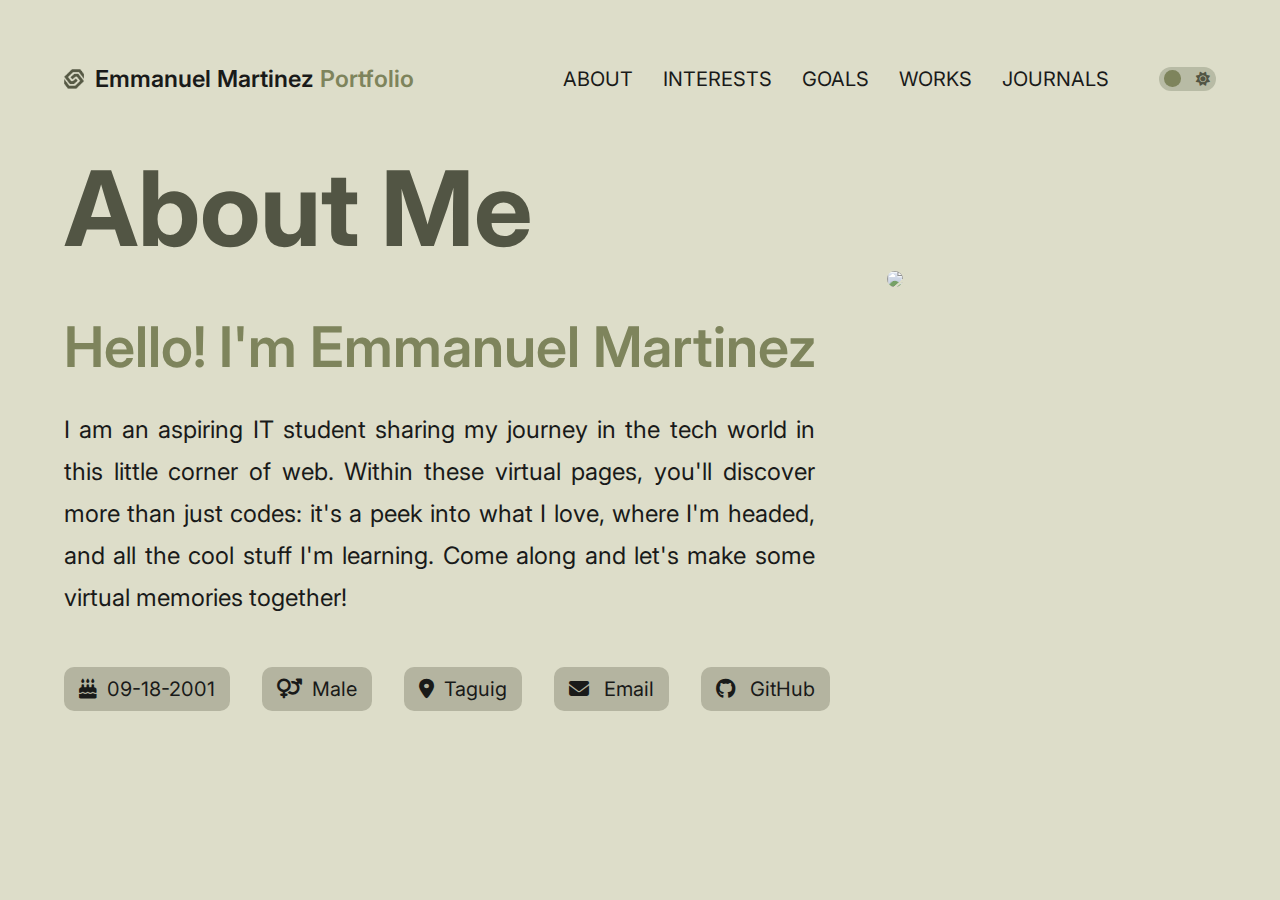
==== index.html @ 9bc0f066 "add 'journals' section" ====
<!DOCTYPE html>
<html lang="en" data-theme="dark">

<head>
    <meta charset="UTF-8">
    <meta name="viewport" content="width=device-width, initial-scale=1.0">
    <meta name="description" content="">
    <link rel="stylesheet" type="text/css" href="./sources/css/style.css">
    <link rel="stylesheet" href="https://cdnjs.cloudflare.com/ajax/libs/font-awesome/6.3.0/css/all.min.css" />
    <link rel="icon" type="image/x-icon" href="./sources/images/emmanuel_logo.png">
    <title>Emmanuel Martinez</title>
</head>

<body>
    <!--Portfolio Container-->
    <div class="portfolio-container">

        <!--Container 1: Header-->
        <header>
            <div class="webpage-title">
                <div id="title_logo">
                    <img src="./sources/images/emmanuel_logo.png">
                    <h3>Emmanuel Martinez <span>Portfolio</span></h3>
                </div>
            </div>

            <div class="nav-toggle-container">
                <nav>
                    <a href="#about_me">ABOUT</a>
                    <a href="#interests">INTERESTS</a>
                    <a href="#goals">GOALS</a>
                    <a href="#works">WORKS</a>
                    <a href="#journals">JOURNALS</a>
                </nav>
                <div id="toggle_theme">
                    <input type="checkbox" class="checkbox" id="theme_mode" />
                    <label class="label" for="theme_mode" onclick="toggleTheme()">
                        <i class="fas fa-moon"></i>
                        <i class="fas fa-sun"></i>
                        <div class="ball"></div>
                    </label>
                </div>
            </div>
        </header>

        <!--Container 2: Sections-->
        <section>
            <!-- 'About Me' Section-->
            <div id="about_me">
                <div id="section_title">
                    <h1>About Me</h1>
                </div>
                <div id="section_content_container">
                    <div id="about_me_description">
                        <h1>Hello! I'm Emmanuel Martinez</h1>
                        <h2>I am an aspiring IT student sharing my journey in the
                            tech world in this little corner of web. Within
                            these virtual pages, you'll discover more than just
                            codes: it's a peek into what I love, where I'm
                            headed, and all the cool stuff I'm learning.
                            Come along and let's make some virtual memories
                            together!
                        </h2>

                        <div class="info-capsules">
                            <span><i class="fas fa-birthday-cake"></i>09-18-2001</span>
                            <span><i class="fas fa-venus-mars"></i>Male</span>
                            <span><i class="fas fa-map-marker-alt"></i>Taguig</span>
                            <span><i class="fas fa-envelope"></i> <a
                                    href="mailto:emmanuellmartinez013@gmail.com">Email</a></span>
                            <span><i class="fab fa-github"></i> <a
                                    href="https://github.com/martinez-emmanuel">GitHub</a></span>
                        </div>


                    </div>
                    <div id="about_me_image">
                        <img src="./sources/images/emmanuel.png">
                    </div>

                </div>
            </div>

            <!-- 'Interests' Section-->
            <div id="interests" class="hidden-section">
                <div id="section_title">
                    <h1>Interests</h1>
                    <p>Discover my interests and hobbies that captivate
                        and continue to inspire me.
                    </p>
                </div>

                <div id="section_content_container">
                    <div id="card_container">
                        <!-- Card Container 1-->
                        <div class="card-container-one">
                            <div class="card-interest">
                                <h3><i class="fas fa-music"></i> Music</h3>
                                <p>
                                    I have a deep passion for music and enjoy listening to various
                                    genres. I find
                                    comfort in music that provides soundtrack to my life and
                                    my experiences.
                                </p>
                            </div>

                            <div class="card-interest">
                                <h3><i class="fas fa-dumbbell"></i> Working Out</h3>
                                <p>
                                    Physical fitness is a crucial part of my lifestyle. I engage in
                                    regular workouts to stay fit, healthy, boost my energy, and
                                    maintain a positive mindset.
                                </p>
                            </div>

                            <div class="card-interest">
                                <h3><i class="fas fa-code"></i> Coding</h3>
                                <p>
                                    Programming and coding have become more than just an academic
                                    task for me, but serves as my creative
                                    outlet.
                                </p>
                            </div>
                        </div>

                        <!-- Card Container 2-->
                        <div class="card-container-two">
                            <div class="card-interest">
                                <h3><i class="fas fa-camera"></i> Photography</h3>
                                <p>
                                    I think of photographs as a time capsule that
                                    preserves snapshots of moments in time that are forever gone.
                                    Capture and remember it.
                                </p>
                            </div>

                            <div class="card-interest">
                                <h3><i class="fas fa-book"></i> Reading</h3>
                                <p>
                                    Reading open doors to new worlds, ideas, and perspectives. Through
                                    reading, I immerse myself in
                                    the world of science, history, and
                                    and philosophy.
                                </p>
                            </div>

                            <div class="card-interest">
                                <h3><i class="fas fa-motorcycle"></i> Travel</h3>
                                <p>
                                    I like exploring new destinations and experiencing places, embarking on adventures
                                    and just observe the pace of world as I blaze through busy roads.
                                </p>
                            </div>
                        </div>
                    </div>
                </div>
            </div>

            <!-- 'Goals' Section-->
            <div id="goals" class="hidden-section">
                <div id="section_title">
                    <h1>Goals</h1>
                    <p>I've got these dreams and goals that are more
                        than just mere lists, but whisphers from future
                        about what I could be.</p>
                </div>

                <div id="section_content_container" class="scrollable-container">
                    <h3><i class="fas fa-graduation-cap"></i>Graduating College</h3>
                    <p>I'm determined to rock that graduation cap. College, with
                        all its challenges and late-night study sessions, is a
                        chapter I'm committed to finishing strong. Because, hey,
                        it's not just about the degree; it's about learning,
                        friendships, and journey.</p>

                    <h3><i class="fas fa-laptop-code"></i>Bridging Technology and Humanity</h3>
                    <p>Being an IT student, I want to do more than just code.
                        I'm on a mission to connect the intricate world of IT
                        with the beating heart of humanity. As technology
                        continuously become a bigger part of our lives, I
                        want to make tech that feels like a warm hug,
                        and not just fancy lines on a
                        screen.</p>

                    <h3><i class="fas fa-book"></i>Lifelong Learning</h3>
                    <p>For me, life's biggest gift is the endless pursuit
                        of knowledge. Whether it's diving into the world of coding
                        or learning life's lessons from every twist and turn,
                        I'm on a mission to keep growing.
                        It's not just about textbooks;
                        it's also about embracing the wisdom life throws my way.</p>

                    <h3><i class="fas fa-user-group"></i>Cultivating Meaningful Connections</h3>
                    <p>Let's connect beyond the work jargon. I'm all about
                        building relationships that feel like sharing stories
                        around a bonfire. It's not just about professional
                        networks; it's about finding kindred spirits who share
                        the passion for growth and creativity.</p>

                    <h3><i class="fas fa-map"></i>Exploring the World</h3>
                    <p>Oh, and here's a big one – I want to explore this
                        beautiful world. Traveling, experiencing different
                        cultures, and soaking in the diversity – that's the
                        plan. Adventures await, and I want to collect stories
                        from every corner of the globe.</p>

                    <h3><i class="fas fa-hands-helping"></i>Making a Positive Impact</h3>
                    <p>Sure, career goals are cool, but what really fires me up
                        is making a difference. I want to use my skills to solve
                        real-world problems and put smiles on faces. The joy of
                        knowing that my work has a positive ripple effect? Now,
                        that's <em>the</em> goal.</p>

                    <h3><i class="fas fa-road"></i>Finding My Purpose</h3>
                    <p>For 22 years, I've been on a quest to discover my
                        purpose. That quest is not just about the what; it's about the
                        <em>why.</em> In a universe that is seemingly uncaring and devoid
                        of any inherent purpose,
                        I believe that finding our own purpose adds color to
                        every
                        step we take, and I'm excited to uncover mine.
                    </p>

                    <h4>So, there you have it— my heart laid bare,
                        my dreams out in the open.
                        I can't wait to see where this adventure takes me in
                        five years and beyond!
                    </h4>
                </div>
            </div>

            <!-- 'Works' Section-->
            <div id="works" class="hidden-section">
                <div id="section_title">
                    <h1>Works</h1>
                    <p>Take a peek into the little code projects I've worked
                        on lately.
                    </p>
                </div>

                <div id="section_content_container">

                </div>
            </div>

            <!-- 'Journals' Section-->
            <div id="journals" class="hidden-section">
                <div id="section_title">
                    <h1>Journals</h1>
                    <p>Dive into my thoughts that keep me up at night,
                        biggest questions and dose of existential dread.
                    </p>
                </div>

                <div id="section_content_container">
                    <div class="grid">
                        <div class="grid-item">
                            <div class="card"><img class="card-img"
                                    src="https://images.unsplash.com/photo-1461749280684-dccba630e2f6?q=80&w=1769&auto=format&fit=crop&ixlib=rb-4.0.3&ixid=M3wxMjA3fDB8MHxwaG90by1wYWdlfHx8fGVufDB8fHx8fA%3D%3D"
                                    alt="Snowy Mountains">
                                <div class="card-content">
                                    <h1 class="card-header">Ctrl+Alt+Journey</h1>
                                    <p class="card-text">A peek inside my journey
                                        as an IT student: the struggles, triumphs, and
                                        challenges in entering this field.
                                    </p>
                                    <button class="card-btn">Read More <span>&rarr;</span></button>
                                </div>
                            </div>
                        </div>
                        <div class="grid-item">
                            <div class="card"><img class="card-img"
                                    src="https://cdn.mos.cms.futurecdn.net/HjrVVsTBP8FfZoErpbWn4F-1200-80.jpeg"
                                    alt="Desert">
                                <div class="card-content">
                                    <h1 class="card-header">The Riddle of Time</h1>
                                    <p class="card-text">What <em>exactly</em> is time? Clocks tick, calendars turn,
                                        but what is actually going on here? Wait...is it even real?</p>
                                    <button class="card-btn">Read More <span>&rarr;</span></button>
                                </div>
                            </div>
                        </div>
                        <div class="grid-item">
                            <div class="card"><img class="card-img"
                                    src="https://learnodo-newtonic.com/wp-content/uploads/2012/12/Penrose-Stairs-Explanation-Featured-Image.jpg"
                                    alt="Canyons">
                                <div class="card-content">
                                    <h1 class="card-header">All About Paradoxes</h1>
                                    <p class="card-text">I love paradoxes. Let's take a
                                        deep dive into them and how they expose the limits
                                        of human thought.
                                    </p>
                                    <button class="card-btn">Read More <span>&rarr;</span></button>
                                </div>
                            </div>
                        </div>
                        <div class="grid-item">
                            <div class="card"><img class="card-img"
                                    src="https://images.saymedia-content.com/.image/t_share/MTg4NjAwMTc5Nzc0MjAzODUx/platos-allegory-of-the-cave-explained.jpg"
                                    alt="Canyons">
                                <div class="card-content">
                                    <h1 class="card-header">Plato's Cave</h1>
                                    <p class="card-text">Let's revisit one of the most
                                        famous thought experiment in history and
                                        what it might reveal about everything.
                                    </p>
                                    <button class="card-btn">Read More <span>&rarr;</span></button>
                                </div>
                            </div>
                        </div>
                        <div class="grid-item">
                            <div class="card"><img class="card-img"
                                    src="https://cdn.80.lv/api/upload/content/c1/images/63f4a62b58c7e/widen_1840x0.jpeg"
                                    alt="Canyons">
                                <div class="card-content">
                                    <h1 class="card-header">Nothing Matters</h1>
                                    <p class="card-text">From bagels, to existence, free will,
                                        meaning, and universe. A peek inside my conversation
                                        with the void.
                                    </p>
                                    <button class="card-btn">Read More <span>&rarr;</span></button>
                                </div>
                            </div>
                        </div>
                    </div>
                </div>
            </div>
        </section>
    </div>
    <script src="./sources/scripts/script.js"></script>
</body>

</html>
---- sources/css/style.css ----
@import url("https://fonts.googleapis.com/css2?family=Inter:wght@300;400;500;600;700;800&display=swap");

:root {
  --heading-size: 1.25rem;
  --section-title: 3.25rem;
  --subheading: 3.5rem;
  --description: 1.5rem;
  --social: 1.25rem;
  --card: 1.1rem;
}

:root[data-theme="light"] {
  --text: #191a19;
  --background: #ddddc9;
  --primary: #525544;
  --secondary: #b8bba5;
  --accent: #7e845c;
  --card-color: #b4b4a0;
}
:root[data-theme="dark"] {
  --text: #e6e7e6;
  --background: #0d0d0b;
  --primary: #b8bbab;
  --secondary: #565943;
  --accent: #9ea47c;
  --card-color: #1e1e17;
}

/* ------------ GENERAL STYLING ------------ */

.hidden-section {
  display: none;
}

* {
  margin: 0;
  padding: 0;
  border: 0;
  box-sizing: border-box;
  font-family: "Inter", sans-serif;
  transition: background-color 0.5s ease-in-out;
}

body {
  margin: 0;
  padding: 0;
  border: 0;
  box-sizing: border-box;
  background-color: var(--background);
}

.portfolio-container {
  margin: 5%;
  max-width: 100%;
  border: 0px dashed gray;
}

/* ------------ HEADER STYLING ------------ */

header {
  display: flex;
  align-items: center;
  justify-content: space-between;
  font-size: var(--heading-size);
  border: 0px dashed gray;
}

header h3 {
  color: var(--text);
  font-weight: 600;
}

header span {
  color: var(--accent);
}

#title_logo {
  gap: 0.5em;
  display: flex;
  align-items: center;
  justify-content: center;
}

#title_logo img {
  width: auto;
  height: 1em;
  margin-right: 1px;
}

/* navigation */
.nav-toggle-container {
  display: flex;
  align-items: center;
  justify-content: space-between;
  gap: 1em;
}

nav {
  display: flex;
}

.nav-toggle-container nav a {
  margin-right: 30px;
  text-decoration: none;
  color: var(--text);
  transition: transform 0.3s ease-in-out, color 0.3s ease-in-out;
}

nav a:hover {
  color: var(--accent);
  transform: scale(1.05);
}

/* ------------ SECTION STYLING ------------ */

#section_title {
  margin-top: 1em;
  color: var(--primary);
  font-size: var(--section-title);
  border: 0px dashed gray;
}

#section_content_container {
  display: flex;
  color: var(--text);
}

/* ------------ 'ABOUT ME' STYLING ------------ */

#about_me_description {
  width: 100%;
  border: 0px dashed gray;
}

#about_me_description h1 {
  margin-top: 0.75em;
  margin-bottom: 0.5em;
  font-weight: 600;
  font-size: var(--subheading);
  color: var(--accent);
}
#about_me_description h2 {
  text-align: justify;
  font-weight: 400;
  line-height: 1.75;
  margin-right: 3em;
}

#about_me_image {
  width: 40%;
}

#about_me_image img {
  border-radius: 1em;
  max-width: 100%;
  height: auto;
  filter: saturate(0.5);
}

/* info capsules styling */
.info-capsules {
  margin-top: 3em;
  display: flex;
  gap: 2em;
}

.info-capsules span {
  padding: 10px;
  padding-left: 15px;
  padding-right: 15px;
  border-radius: 10px;
  color: var(--text);
  font-size: var(--social);
  background-color: var(--card-color);
}

.info-capsules span a {
  color: var(--text);
  text-decoration: none;
}

.info-capsules i {
  margin-right: 10px;
}


/* ------------ 'INTERESTS' STYLING ------------ */

#section_title p {
  color: var(--text);
  font-size: var(--description);
}

#card_container {
  display: flex;
}

#card_container h3 {
  font-weight: 500;
  color: var(--primary);
}

.card-container-one,
.card-container-two {
  flex: 1;
}

.card-container-one {
  margin-right: 1em;
}
.card-interest {
  margin-top: 1em;
  padding: 10px;
  border-radius: 10px;
  text-align: center;
  font-size: var(--card);
  background-color: var(--card-color);
}

.card-interest p {
  margin-top: 7px;
}

.card-interest i {
  margin: 7px;
}

/* ------------ 'GOALS' STYLING ------------ */
.scrollable-container {
  max-height: 14em; /* Adjust the max-height according to your design */
  overflow-y: auto;
}

/* Add this if you want to add a bit of padding */
.scrollable-container {
  margin-top: 1.5em;
  box-sizing: border-box;
}

#goals #section_title span {
  color: var(--primary);
}

#goals #section_content_container {
  display: flex;
  flex-direction: column;
  font-size: var(--description);
}

#goals #section_content_container h3 {
  font-size: var(--description);
  font-weight: 600;
  margin-bottom: 5px;
  color: var(--accent);
}

#goals #section_content_container p {
  text-align: justify;
  line-height: 1.5;
  margin-bottom: 1em;
}

#goals #section_content_container i {
  margin-right: 15px;
}

#goals #section_content_container h4 {
  font-size: var(--description);
  font-weight: 500;
  line-height: 1.5;
  text-align: justify;
  color: var(--primary);
}

/* ------------ 'JOURNALS' STYLING ------------ */

#journals #section_content_container {
  margin-top: 2em;
}
.grid {
  display: flex;
  gap: 2em;
}
.grid-item {
  width: 100%; 
  background-color: var(--secondary);
  border-radius: 0.5rem;
  overflow: hidden;
  cursor: pointer;
  transition: 0.3s ease-in-out;
}
.grid-item:hover {
  transform: translateY(-0.5%);
}

.card-img {
  display: block;
  width: 100%;
  height: 7em;
  object-fit: cover;
}
.card-content {
  padding: 1em 1em;
}
.card-header {
  font-size: 1.3em;
  font-weight: 600;
  color: var(--primary);
  margin-bottom: 0.5em;
}
.card-text {
  font-size: 1em;
  line-height: 1.5;
  text-align: justify;
  color: var(--text);
  margin-bottom: 1em;
}
.card-btn {
  display: block;
  width: 100%;
  padding: 0.5em;
  font-size: 1.1em;
  text-align: center;
  color: var(--secondary);
  background-color: var(--primary);
  border: none;
  border-radius: 0.5rem;
  transition: 0.3s ease-in-out;
  cursor: pointer;
}
.card-btn span {
  margin-left: 0.25em;
  transition: 0.3s ease-in-out;
}
.card-btn:hover, .card__btn:active {
  background-color: var(--accent);
}
.card-btn:hover span, .card__btn:active span {
  margin-left: 1em;
}


/* ------------ THEME TOGGLE STYLING ------------ */
#toggle_theme {
  margin: 0;
  padding: 0;
  border: 0;
  box-sizing: border-box;
}

.checkbox {
  opacity: 0;
  position: absolute;
}

.label {
  background-color: var(--secondary);
  border-radius: 50px;
  cursor: pointer;
  display: flex;
  align-items: center;
  justify-content: space-between;
  padding: 5px;
  position: relative;
  height: 24px;
  width: 57px;
  transform: scale(1);
}

.label .ball {
  background-color: var(--accent);
  border-radius: 50%;
  position: absolute;
  top: 3.5px;
  left: 4px;
  height: 0.825em;
  width: 0.825em;
  transform: translateX(1px);
  transition: transform 0.2s linear;
}

.checkbox:checked + .label .ball {
  transform: translateX(32px);
}

.fa-moon,
.fa-sun {
  margin-top: 1px;
  font-size: 0.7em;
}

.fa-moon {
  margin-left: 2px;
  color: #f1c40f;
}

.fa-sun {
  margin-right: 1px;
  color: var(--primary);
}

/* Hide scrollbar */
*::-webkit-scrollbar {
  display: none;
}

/* For Firefox */
body {
  scrollbar-width: none;
}
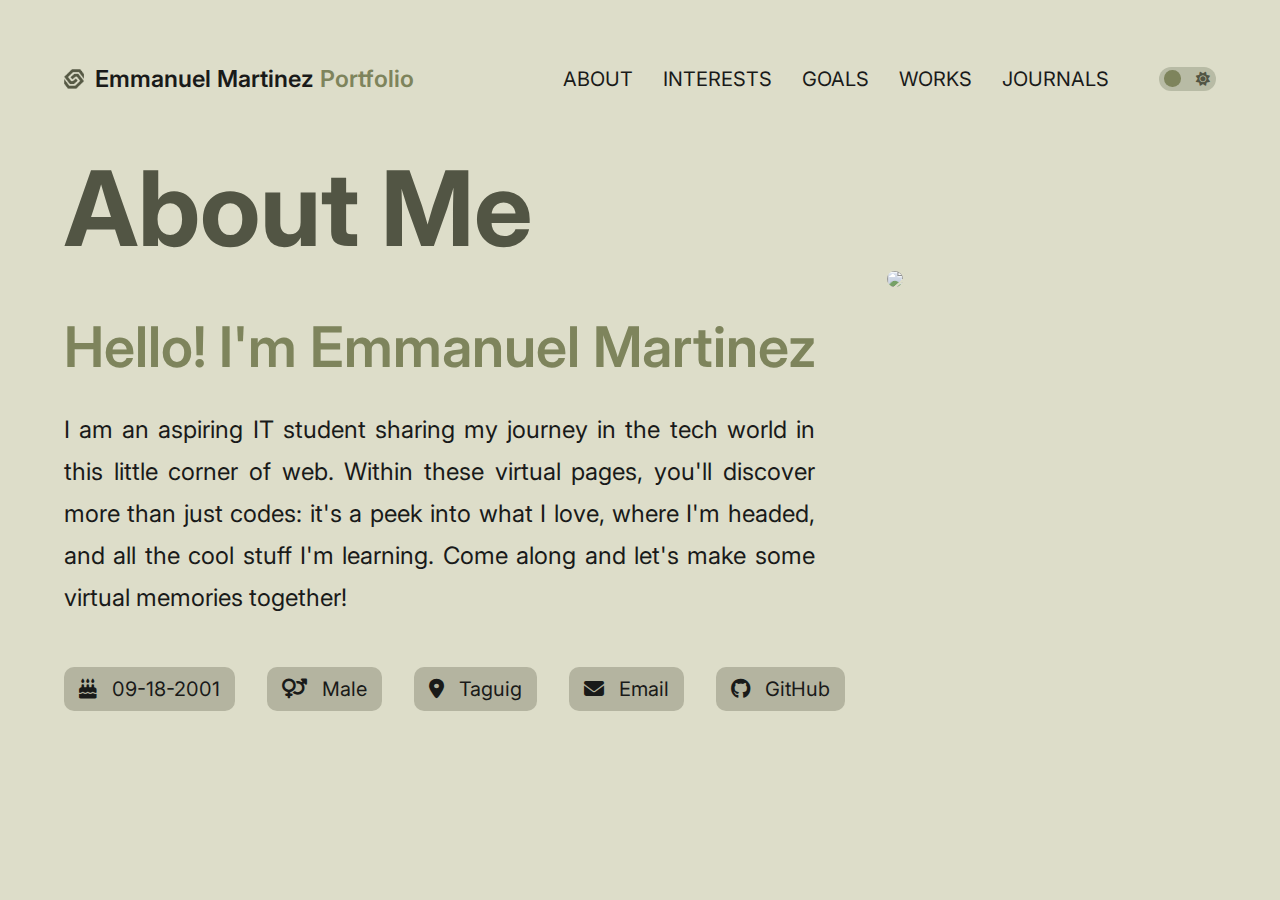
==== commit 34bf5000: "trim column length" ====
--- a/index.html
+++ b/index.html
@@ -7,7 +7,8 @@
     <meta name="description" content="">
     <link rel="stylesheet" type="text/css" href="./sources/css/style.css">
     <link rel="stylesheet" href="https://cdnjs.cloudflare.com/ajax/libs/font-awesome/6.3.0/css/all.min.css" />
-    <link rel="icon" type="image/x-icon" href="./sources/images/emmanuel_logo.png">
+    <link rel="icon" type="image/x-icon" 
+    href="./sources/images/emmanuel_logo.png">
     <title>Emmanuel Martinez</title>
 </head>
 
@@ -34,7 +35,8 @@
                 </nav>
                 <div id="toggle_theme">
                     <input type="checkbox" class="checkbox" id="theme_mode" />
-                    <label class="label" for="theme_mode" onclick="toggleTheme()">
+                    <label class="label" for="theme_mode" 
+                    onclick="toggleTheme()">
                         <i class="fas fa-moon"></i>
                         <i class="fas fa-sun"></i>
                         <div class="ball"></div>
@@ -53,7 +55,8 @@
                 <div id="section_content_container">
                     <div id="about_me_description">
                         <h1>Hello! I'm Emmanuel Martinez</h1>
-                        <h2>I am an aspiring IT student sharing my journey in the
+                        <h2>I am an aspiring IT student sharing my journey in 
+                            the
                             tech world in this little corner of web. Within
                             these virtual pages, you'll discover more than just
                             codes: it's a peek into what I love, where I'm
@@ -63,13 +66,18 @@
                         </h2>
 
                         <div class="info-capsules">
-                            <span><i class="fas fa-birthday-cake"></i>09-18-2001</span>
-                            <span><i class="fas fa-venus-mars"></i>Male</span>
-                            <span><i class="fas fa-map-marker-alt"></i>Taguig</span>
+                            <span><i class="fas fa-birthday-cake"></i>
+                                09-18-2001</span>
+                            <span><i class="fas fa-venus-mars"></i>
+                                Male</span>
+                            <span><i class="fas fa-map-marker-alt"></i>
+                                Taguig</span>
                             <span><i class="fas fa-envelope"></i> <a
-                                    href="mailto:emmanuellmartinez013@gmail.com">Email</a></span>
+                                href="mailto:emmanuellmartinez013@gmail.com">
+                                    Email</a></span>
                             <span><i class="fab fa-github"></i> <a
-                                    href="https://github.com/martinez-emmanuel">GitHub</a></span>
+                                href="https://github.com/martinez-emmanuel">
+                                    GitHub</a></span>
                         </div>
 
 
@@ -97,18 +105,23 @@
                             <div class="card-interest">
                                 <h3><i class="fas fa-music"></i> Music</h3>
                                 <p>
-                                    I have a deep passion for music and enjoy listening to various
+                                    I have a deep passion for music and enjoy 
+                                    listening to various
                                     genres. I find
-                                    comfort in music that provides soundtrack to my life and
+                                    comfort in music that provides soundtrack 
+                                    to my life and
                                     my experiences.
                                 </p>
                             </div>
 
                             <div class="card-interest">
-                                <h3><i class="fas fa-dumbbell"></i> Working Out</h3>
-                                <p>
-                                    Physical fitness is a crucial part of my lifestyle. I engage in
-                                    regular workouts to stay fit, healthy, boost my energy, and
+                                <h3><i class="fas fa-dumbbell"></i> 
+                                    Working Out</h3>
+                                <p>
+                                    Physical fitness is a crucial part of 
+                                    my lifestyle. I engage in
+                                    regular workouts to stay fit, healthy, 
+                                    boost my energy, and
                                     maintain a positive mindset.
                                 </p>
                             </div>
@@ -116,7 +129,8 @@
                             <div class="card-interest">
                                 <h3><i class="fas fa-code"></i> Coding</h3>
                                 <p>
-                                    Programming and coding have become more than just an academic
+                                    Programming and coding have become more 
+                                    than just an academic
                                     task for me, but serves as my creative
                                     outlet.
                                 </p>
@@ -126,10 +140,13 @@
                         <!-- Card Container 2-->
                         <div class="card-container-two">
                             <div class="card-interest">
-                                <h3><i class="fas fa-camera"></i> Photography</h3>
-                                <p>
-                                    I think of photographs as a time capsule that
-                                    preserves snapshots of moments in time that are forever gone.
+                                <h3><i class="fas fa-camera"></i> 
+                                    Photography</h3>
+                                <p>
+                                    I think of photographs as a time capsule 
+                                    that
+                                    preserves snapshots of moments in time 
+                                    that are forever gone.
                                     Capture and remember it.
                                 </p>
                             </div>
@@ -137,7 +154,8 @@
                             <div class="card-interest">
                                 <h3><i class="fas fa-book"></i> Reading</h3>
                                 <p>
-                                    Reading open doors to new worlds, ideas, and perspectives. Through
+                                    Reading open doors to new worlds, ideas, 
+                                    and perspectives. Through
                                     reading, I immerse myself in
                                     the world of science, history, and
                                     and philosophy.
@@ -145,10 +163,13 @@
                             </div>
 
                             <div class="card-interest">
-                                <h3><i class="fas fa-motorcycle"></i> Travel</h3>
-                                <p>
-                                    I like exploring new destinations and experiencing places, embarking on adventures
-                                    and just observe the pace of world as I blaze through busy roads.
+                                <h3><i class="fas fa-motorcycle"></i> 
+                                    Travel</h3>
+                                <p>
+                                    I like exploring new destinations and 
+                                    experiencing places, embarking on adventures
+                                    and just observe the pace of world as 
+                                    I blaze through busy roads.
                                 </p>
                             </div>
                         </div>
@@ -165,15 +186,18 @@
                         about what I could be.</p>
                 </div>
 
-                <div id="section_content_container" class="scrollable-container">
-                    <h3><i class="fas fa-graduation-cap"></i>Graduating College</h3>
+                <div id="section_content_container" 
+                class="scrollable-container">
+                    <h3><i class="fas fa-graduation-cap"></i>
+                        Graduating College</h3>
                     <p>I'm determined to rock that graduation cap. College, with
                         all its challenges and late-night study sessions, is a
                         chapter I'm committed to finishing strong. Because, hey,
                         it's not just about the degree; it's about learning,
                         friendships, and journey.</p>
 
-                    <h3><i class="fas fa-laptop-code"></i>Bridging Technology and Humanity</h3>
+                    <h3><i class="fas fa-laptop-code"></i>Bridging Technology 
+                        and Humanity</h3>
                     <p>Being an IT student, I want to do more than just code.
                         I'm on a mission to connect the intricate world of IT
                         with the beating heart of humanity. As technology
@@ -184,13 +208,16 @@
 
                     <h3><i class="fas fa-book"></i>Lifelong Learning</h3>
                     <p>For me, life's biggest gift is the endless pursuit
-                        of knowledge. Whether it's diving into the world of coding
+                        of knowledge. Whether it's diving into the world of 
+                        coding
                         or learning life's lessons from every twist and turn,
                         I'm on a mission to keep growing.
                         It's not just about textbooks;
-                        it's also about embracing the wisdom life throws my way.</p>
-
-                    <h3><i class="fas fa-user-group"></i>Cultivating Meaningful Connections</h3>
+                        it's also about embracing the wisdom life throws my
+                         way.</p>
+
+                    <h3><i class="fas fa-user-group"></i>Cultivating Meaningful 
+                        Connections</h3>
                     <p>Let's connect beyond the work jargon. I'm all about
                         building relationships that feel like sharing stories
                         around a bonfire. It's not just about professional
@@ -204,7 +231,8 @@
                         plan. Adventures await, and I want to collect stories
                         from every corner of the globe.</p>
 
-                    <h3><i class="fas fa-hands-helping"></i>Making a Positive Impact</h3>
+                    <h3><i class="fas fa-hands-helping"></i>Making a Positive 
+                        Impact</h3>
                     <p>Sure, career goals are cool, but what really fires me up
                         is making a difference. I want to use my skills to solve
                         real-world problems and put smiles on faces. The joy of
@@ -213,18 +241,20 @@
 
                     <h3><i class="fas fa-road"></i>Finding My Purpose</h3>
                     <p>For 22 years, I've been on a quest to discover my
-                        purpose. That quest is not just about the what; it's about the
-                        <em>why.</em> In a universe that is seemingly uncaring and devoid
+                        purpose. That quest is not just about the what; it's 
+                        about the
+                        <em>why.</em> In a universe that is seemingly uncaring 
+                        and devoid
                         of any inherent purpose,
                         I believe that finding our own purpose adds color to
                         every
                         step we take, and I'm excited to uncover mine.
                     </p>
 
-                    <h4>So, there you have it— my heart laid bare,
+                    <h4>So, there you have it: my heart laid bare,
                         my dreams out in the open.
                         I can't wait to see where this adventure takes me in
-                        five years and beyond!
+                        five years— and beyond.
                     </h4>
                 </div>
             </div>
@@ -233,13 +263,104 @@
             <div id="works" class="hidden-section">
                 <div id="section_title">
                     <h1>Works</h1>
-                    <p>Take a peek into the little code projects I've worked
-                        on lately.
+                    <p>Take a peek into the little web development exercises 
+                        I've worked on lately.
                     </p>
                 </div>
 
                 <div id="section_content_container">
-
+                    <div class="grid">
+                        <div class="grid-item">
+                            <div class="card"><img class="card-img" 
+                                src="./sources/images/world_map.svg"
+                                    alt="World Map">
+                                <div class="card-content">
+                                    <h1 class="card-header">Country Search</h1>
+                                    <p class="card-text">Explore the world
+                                        through this country
+                                        searcher that uses REST API to discover
+                                        facts about a country and
+                                        its neighbors.
+                                    </p>
+                                    <a href="./sources/pages/countries.html"
+                                        class="card-btn">Explore
+                                        <span>&rarr;</span></a>
+                                </div>
+                            </div>
+                        </div>
+                        <div class="grid-item">
+                            <div class="card"><img class="card-img" id="timer" 
+                                src="./sources/images/timer.svg"
+                                    alt="Timer">
+                                <div class="card-content">
+                                    <h1 class="card-header">Quick Timer</h1>
+                                    <p class="card-text">Enhance your time
+                                        management skills with Quick Timer,
+                                        a simple and easy-to-use
+                                        tool for quick
+                                        and precise time tracking.</p>
+                                    <a href="./sources/pages/timer.html" 
+                                    class="card-btn">Explore<span>
+                                        &rarr;</span></a>
+                                </div>
+                            </div>
+                        </div>
+                        <div class="grid-item">
+                            <div class="card"><img class="card-img" 
+                                src="./sources/images/form.svg" alt="Form">
+                                <div class="card-content">
+                                    <h1 class="card-header">Form List</h1>
+                                    <p class="card-text">A simple and
+                                        personalized form list exercise that
+                                        allows users to
+                                        add, display, and delete user
+                                        information quickly.
+                                    </p>
+                                    <a href="./sources/pages/form.html" 
+                                    class="card-btn">Explore<span>
+                                        &rarr;</span></a>
+                                </div>
+                            </div>
+                        </div>
+                        <div class="grid-item">
+                            <div class="card"><img class="card-img" 
+                                src="./sources/images/numbers.svg"
+                                    alt="Numbers one to ten">
+                                <div class="card-content">
+                                    <h1 class="card-header">Number Guesser</h1>
+                                    <p class="card-text">A simple fun game I've
+                                        made to add a bit of thrill to your day.
+                                        Take a guess,
+                                        trust your instincts,
+                                        and exercise your logic skills.
+                                    </p>
+                                    <a href="./sources/pages/guess.html"
+                                     class="card-btn">Explore<span>
+                                        &rarr;</span></a>
+                                </div>
+                            </div>
+                        </div>
+                        <div class="grid-item">
+                            <div class="card"><img class="card-img"
+                                 src="./sources/images/tictactoe.svg"
+                                    alt="Tic Tac Toe">
+                                <div class="card-content">
+                                    <h1 class="card-header">Tic-Tac-Toe</h1>
+                                    <p class="card-text">Play the classic
+                                        Tic-Tac-Toe game.
+                                        Challenge a friend,
+                                        strategize your moves,
+                                        and win this timeless
+                                        game of
+                                        Xs and Os.
+                                    </p>
+                                    <a href="./sources/pages/tic_tac_toe.html"
+                                        class="card-btn">Explore<span>
+                                            &rarr;</span></a>
+                                </div>
+                            </div>
+                        </div>
+                    </div>
                 </div>
             </div>
 
@@ -257,68 +378,91 @@
                         <div class="grid-item">
                             <div class="card"><img class="card-img"
                                     src="https://images.unsplash.com/photo-1461749280684-dccba630e2f6?q=80&w=1769&auto=format&fit=crop&ixlib=rb-4.0.3&ixid=M3wxMjA3fDB8MHxwaG90by1wYWdlfHx8fGVufDB8fHx8fA%3D%3D"
-                                    alt="Snowy Mountains">
-                                <div class="card-content">
-                                    <h1 class="card-header">Ctrl+Alt+Journey</h1>
-                                    <p class="card-text">A peek inside my journey
-                                        as an IT student: the struggles, triumphs, and
-                                        challenges in entering this field.
-                                    </p>
-                                    <button class="card-btn">Read More <span>&rarr;</span></button>
+                                    alt="Computer Code">
+                                <div class="card-content">
+                                    <h1 class="card-header">Ctrl+Alt+Journey
+                                    </h1>
+                                    <p class="card-text">A heartfelt chapter 
+                                        of struggles,
+                                        triumphs, defeats, and challenges in a 
+                                        story of
+                                        being a college student.
+                                    </p>
+                                    <a href="./sources/pages/ctrl_alt_journey.html" 
+                                    class="card-btn">Read More
+                                        <span>&rarr;</span></a>
                                 </div>
                             </div>
                         </div>
                         <div class="grid-item">
                             <div class="card"><img class="card-img"
                                     src="https://cdn.mos.cms.futurecdn.net/HjrVVsTBP8FfZoErpbWn4F-1200-80.jpeg"
-                                    alt="Desert">
-                                <div class="card-content">
-                                    <h1 class="card-header">The Riddle of Time</h1>
-                                    <p class="card-text">What <em>exactly</em> is time? Clocks tick, calendars turn,
-                                        but what is actually going on here? Wait...is it even real?</p>
-                                    <button class="card-btn">Read More <span>&rarr;</span></button>
+                                    alt="Time Spiraling">
+                                <div class="card-content">
+                                    <h1 class="card-header"
+                                    >The Riddle of Time</h1>
+                                    <p class="card-text">What <em>exactly</em> 
+                                        is time? Clocks tick, calendars turn,
+                                        but what is actually going on?
+                                    Is it even real? </p>
+                                    <a href="./sources/pages/riddle_of_time.html" 
+                                    class="card-btn">Read More
+                                        <span>&rarr;</span></a>
                                 </div>
                             </div>
                         </div>
                         <div class="grid-item">
                             <div class="card"><img class="card-img"
                                     src="https://learnodo-newtonic.com/wp-content/uploads/2012/12/Penrose-Stairs-Explanation-Featured-Image.jpg"
-                                    alt="Canyons">
-                                <div class="card-content">
-                                    <h1 class="card-header">All About Paradoxes</h1>
-                                    <p class="card-text">I love paradoxes. Let's take a
-                                        deep dive into them and how they expose the limits
+                                    alt="Penrose Stairs">
+                                <div class="card-content">
+                                    <h1 class="card-header">All About Paradoxes
+                                    </h1>
+                                    <p class="card-text">I love paradoxes. 
+                                        Let's take a
+                                        explore them and how they expose the
+                                         limits
                                         of human thought.
                                     </p>
-                                    <button class="card-btn">Read More <span>&rarr;</span></button>
-                                </div>
-                            </div>
-                        </div>
-                        <div class="grid-item">
-                            <div class="card"><img class="card-img"
-                                    src="https://images.saymedia-content.com/.image/t_share/MTg4NjAwMTc5Nzc0MjAzODUx/platos-allegory-of-the-cave-explained.jpg"
-                                    alt="Canyons">
-                                <div class="card-content">
-                                    <h1 class="card-header">Plato's Cave</h1>
-                                    <p class="card-text">Let's revisit one of the most
-                                        famous thought experiment in history and
-                                        what it might reveal about everything.
-                                    </p>
-                                    <button class="card-btn">Read More <span>&rarr;</span></button>
+                                    <a href="./sources/pages/paradoxes.html" 
+                                    class="card-btn">Read More <span>
+                                        &rarr;</span></a>
+                                </div>
+                            </div>
+                        </div>
+                        <div class="grid-item">
+                            <div class="card"><img class="card-img" 
+                                src="./sources/images/saudade.png"
+                                    alt="saudade art">
+                                <div class="card-content">
+                                    <h1 class="card-header">Saudade</h1>
+                                    <p class="card-text">A short journal
+                                        about a word that beautifully
+                                        captures and weaves the
+                                        complexity of
+                                        human emotions.
+                                    </p>
+                                    <a href="./sources/pages/saudade.html" 
+                                    class="card-btn">Read More <span>
+                                        &rarr;</span></a>
                                 </div>
                             </div>
                         </div>
                         <div class="grid-item">
                             <div class="card"><img class="card-img"
                                     src="https://cdn.80.lv/api/upload/content/c1/images/63f4a62b58c7e/widen_1840x0.jpeg"
-                                    alt="Canyons">
+                                    alt="Everything Bagel">
                                 <div class="card-content">
                                     <h1 class="card-header">Nothing Matters</h1>
-                                    <p class="card-text">From bagels, to existence, free will,
-                                        meaning, and universe. A peek inside my conversation
+                                    <p class="card-text">From bagels, to 
+                                        existence, free will,
+                                        meaning, and universe. A peek inside 
+                                        my conversation
                                         with the void.
                                     </p>
-                                    <button class="card-btn">Read More <span>&rarr;</span></button>
+                                    <a href="./sources/pages/nothing_matters.html" 
+                                    class="card-btn">Read More <span>
+                                        &rarr;</span></a>
                                 </div>
                             </div>
                         </div>
--- a/sources/css/style.css
+++ b/sources/css/style.css
@@ -183,7 +183,6 @@
   margin-right: 10px;
 }
 
-
 /* ------------ 'INTERESTS' STYLING ------------ */
 
 #section_title p {
@@ -282,7 +281,7 @@
   gap: 2em;
 }
 .grid-item {
-  width: 100%; 
+  width: 100%;
   background-color: var(--secondary);
   border-radius: 0.5rem;
   overflow: hidden;
@@ -299,15 +298,22 @@
   height: 7em;
   object-fit: cover;
 }
+
 .card-content {
   padding: 1em 1em;
 }
+
+.card-content a {
+  text-decoration: none;
+}
+
 .card-header {
   font-size: 1.3em;
   font-weight: 600;
   color: var(--primary);
   margin-bottom: 0.5em;
 }
+
 .card-text {
   font-size: 1em;
   line-height: 1.5;
@@ -315,6 +321,7 @@
   color: var(--text);
   margin-bottom: 1em;
 }
+
 .card-btn {
   display: block;
   width: 100%;
@@ -328,17 +335,21 @@
   transition: 0.3s ease-in-out;
   cursor: pointer;
 }
+
 .card-btn span {
   margin-left: 0.25em;
   transition: 0.3s ease-in-out;
 }
-.card-btn:hover, .card__btn:active {
+
+.card-btn:hover,
+.card__btn:active {
   background-color: var(--accent);
 }
-.card-btn:hover span, .card__btn:active span {
+
+.card-btn:hover span,
+.card__btn:active span {
   margin-left: 1em;
 }
-
 
 /* ------------ THEME TOGGLE STYLING ------------ */
 #toggle_theme {
